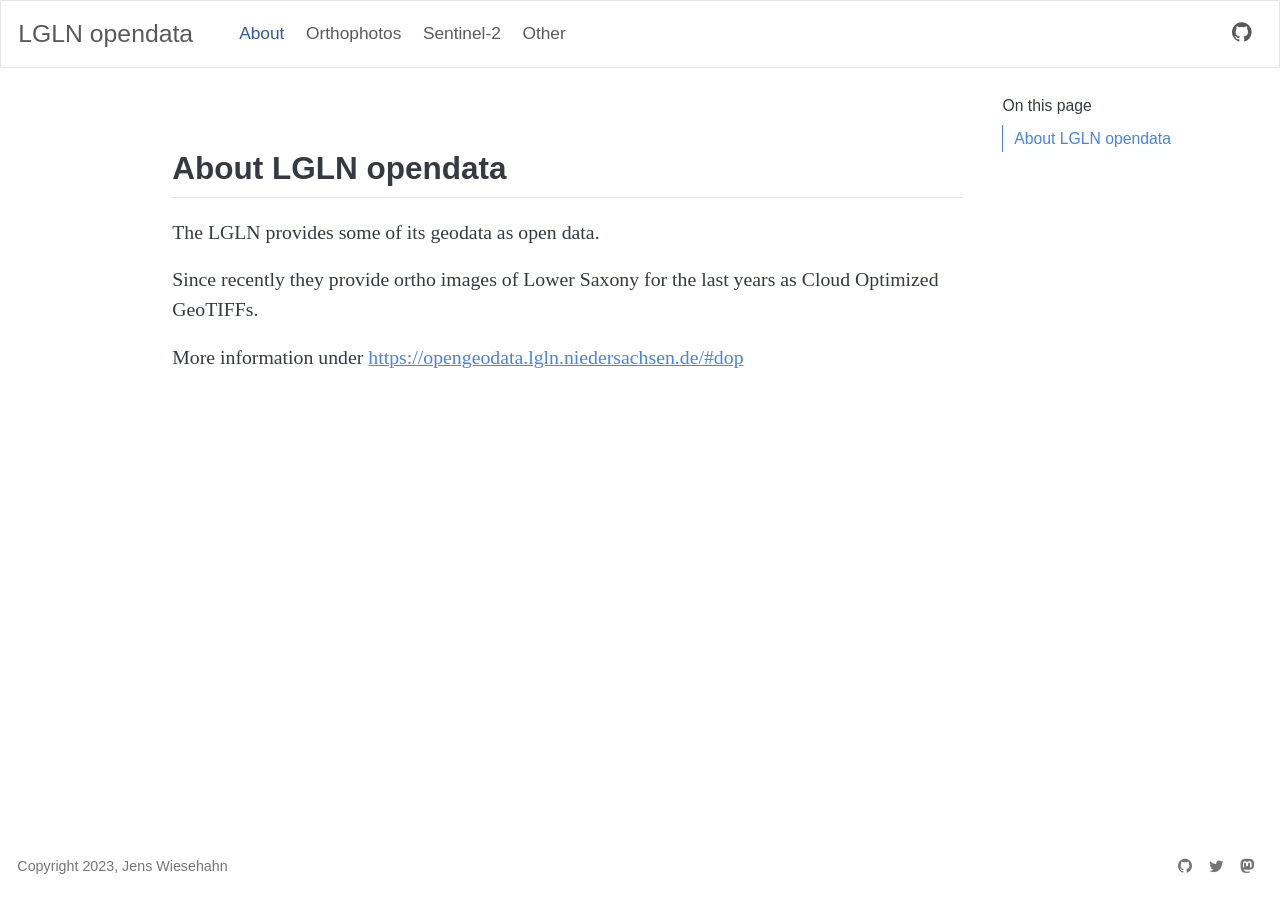
==== docs/index.html @ 7ad9fe81 "add rendered data" ====
<!DOCTYPE html>
<html xmlns="http://www.w3.org/1999/xhtml" lang="en" xml:lang="en"><head>

<meta charset="utf-8">
<meta name="generator" content="quarto-1.2.313">

<meta name="viewport" content="width=device-width, initial-scale=1.0, user-scalable=yes">


<title>LGLN opendata in R</title>
<style>
code{white-space: pre-wrap;}
span.smallcaps{font-variant: small-caps;}
div.columns{display: flex; gap: min(4vw, 1.5em);}
div.column{flex: auto; overflow-x: auto;}
div.hanging-indent{margin-left: 1.5em; text-indent: -1.5em;}
ul.task-list{list-style: none;}
ul.task-list li input[type="checkbox"] {
  width: 0.8em;
  margin: 0 0.8em 0.2em -1.6em;
  vertical-align: middle;
}
</style>


<script src="site_libs/quarto-nav/quarto-nav.js"></script>
<script src="site_libs/quarto-nav/headroom.min.js"></script>
<script src="site_libs/clipboard/clipboard.min.js"></script>
<script src="site_libs/quarto-html/quarto.js"></script>
<script src="site_libs/quarto-html/popper.min.js"></script>
<script src="site_libs/quarto-html/tippy.umd.min.js"></script>
<script src="site_libs/quarto-html/anchor.min.js"></script>
<link href="site_libs/quarto-html/tippy.css" rel="stylesheet">
<link href="site_libs/quarto-html/quarto-syntax-highlighting.css" rel="stylesheet" id="quarto-text-highlighting-styles">
<script src="site_libs/bootstrap/bootstrap.min.js"></script>
<link href="site_libs/bootstrap/bootstrap-icons.css" rel="stylesheet">
<link href="site_libs/bootstrap/bootstrap.min.css" rel="stylesheet" id="quarto-bootstrap" data-mode="light">
<script id="quarto-search-options" type="application/json">{
  "language": {
    "search-no-results-text": "No results",
    "search-matching-documents-text": "matching documents",
    "search-copy-link-title": "Copy link to search",
    "search-hide-matches-text": "Hide additional matches",
    "search-more-match-text": "more match in this document",
    "search-more-matches-text": "more matches in this document",
    "search-clear-button-title": "Clear",
    "search-detached-cancel-button-title": "Cancel",
    "search-submit-button-title": "Submit"
  }
}</script>
<style>html{ scroll-behavior: smooth; }</style>


<link rel="stylesheet" href="style.css">
</head>

<body class="nav-fixed">

<div id="quarto-search-results"></div>
  <header id="quarto-header" class="headroom fixed-top">
    <nav class="navbar navbar-expand-lg navbar-dark ">
      <div class="navbar-container container-fluid">
      <div class="navbar-brand-container">
    <a class="navbar-brand" href="./index.html">
    <span class="navbar-title">LGLN opendata</span>
    </a>
  </div>
          <button class="navbar-toggler" type="button" data-bs-toggle="collapse" data-bs-target="#navbarCollapse" aria-controls="navbarCollapse" aria-expanded="false" aria-label="Toggle navigation" onclick="if (window.quartoToggleHeadroom) { window.quartoToggleHeadroom(); }">
  <span class="navbar-toggler-icon"></span>
</button>
          <div class="collapse navbar-collapse" id="navbarCollapse">
            <ul class="navbar-nav navbar-nav-scroll me-auto">
  <li class="nav-item">
    <a class="nav-link active" href="./index.html" aria-current="page">
 <span class="menu-text">About</span></a>
  </li>  
  <li class="nav-item">
    <a class="nav-link" href="./orthos.html">
 <span class="menu-text">Orthophotos</span></a>
  </li>  
  <li class="nav-item">
    <a class="nav-link" href="./sentinel.html">
 <span class="menu-text">Sentinel-2</span></a>
  </li>  
  <li class="nav-item">
    <a class="nav-link" href="./other.html">
 <span class="menu-text">Other</span></a>
  </li>  
</ul>
            <ul class="navbar-nav navbar-nav-scroll ms-auto">
  <li class="nav-item compact">
    <a class="nav-link" href="https://github.com/wiesehahn/precision-forestry"><i class="bi bi-github" role="img">
</i> 
 <span class="menu-text"></span></a>
  </li>  
</ul>
          </div> <!-- /navcollapse -->
      </div> <!-- /container-fluid -->
    </nav>
</header>
<!-- content -->
<div id="quarto-content" class="quarto-container page-columns page-rows-contents page-layout-article page-navbar">
<!-- sidebar -->
<!-- margin-sidebar -->
    <div id="quarto-margin-sidebar" class="sidebar margin-sidebar">
        <nav id="TOC" role="doc-toc" class="toc-active">
    <h2 id="toc-title">On this page</h2>
   
  <ul>
  <li><a href="#about-lgln-opendata" id="toc-about-lgln-opendata" class="nav-link active" data-scroll-target="#about-lgln-opendata">About LGLN opendata</a></li>
  </ul>
</nav>
    </div>
<!-- main -->
<main class="content" id="quarto-document-content">



<section id="about-lgln-opendata" class="level2">
<h2 class="anchored" data-anchor-id="about-lgln-opendata">About LGLN opendata</h2>
<p>The LGLN provides some of its geodata as open data.</p>
<p>Since recently they provide ortho images of Lower Saxony for the last years as Cloud Optimized GeoTIFFs.</p>
<p>More information under <a href="">https://opengeodata.lgln.niedersachsen.de/#dop</a></p>


</section>

</main> <!-- /main -->
<script id="quarto-html-after-body" type="application/javascript">
window.document.addEventListener("DOMContentLoaded", function (event) {
  const toggleBodyColorMode = (bsSheetEl) => {
    const mode = bsSheetEl.getAttribute("data-mode");
    const bodyEl = window.document.querySelector("body");
    if (mode === "dark") {
      bodyEl.classList.add("quarto-dark");
      bodyEl.classList.remove("quarto-light");
    } else {
      bodyEl.classList.add("quarto-light");
      bodyEl.classList.remove("quarto-dark");
    }
  }
  const toggleBodyColorPrimary = () => {
    const bsSheetEl = window.document.querySelector("link#quarto-bootstrap");
    if (bsSheetEl) {
      toggleBodyColorMode(bsSheetEl);
    }
  }
  toggleBodyColorPrimary();  
  const icon = "";
  const anchorJS = new window.AnchorJS();
  anchorJS.options = {
    placement: 'right',
    icon: icon
  };
  anchorJS.add('.anchored');
  const clipboard = new window.ClipboardJS('.code-copy-button', {
    target: function(trigger) {
      return trigger.previousElementSibling;
    }
  });
  clipboard.on('success', function(e) {
    // button target
    const button = e.trigger;
    // don't keep focus
    button.blur();
    // flash "checked"
    button.classList.add('code-copy-button-checked');
    var currentTitle = button.getAttribute("title");
    button.setAttribute("title", "Copied!");
    let tooltip;
    if (window.bootstrap) {
      button.setAttribute("data-bs-toggle", "tooltip");
      button.setAttribute("data-bs-placement", "left");
      button.setAttribute("data-bs-title", "Copied!");
      tooltip = new bootstrap.Tooltip(button, 
        { trigger: "manual", 
          customClass: "code-copy-button-tooltip",
          offset: [0, -8]});
      tooltip.show();    
    }
    setTimeout(function() {
      if (tooltip) {
        tooltip.hide();
        button.removeAttribute("data-bs-title");
        button.removeAttribute("data-bs-toggle");
        button.removeAttribute("data-bs-placement");
      }
      button.setAttribute("title", currentTitle);
      button.classList.remove('code-copy-button-checked');
    }, 1000);
    // clear code selection
    e.clearSelection();
  });
  function tippyHover(el, contentFn) {
    const config = {
      allowHTML: true,
      content: contentFn,
      maxWidth: 500,
      delay: 100,
      arrow: false,
      appendTo: function(el) {
          return el.parentElement;
      },
      interactive: true,
      interactiveBorder: 10,
      theme: 'quarto',
      placement: 'bottom-start'
    };
    window.tippy(el, config); 
  }
  const noterefs = window.document.querySelectorAll('a[role="doc-noteref"]');
  for (var i=0; i<noterefs.length; i++) {
    const ref = noterefs[i];
    tippyHover(ref, function() {
      // use id or data attribute instead here
      let href = ref.getAttribute('data-footnote-href') || ref.getAttribute('href');
      try { href = new URL(href).hash; } catch {}
      const id = href.replace(/^#\/?/, "");
      const note = window.document.getElementById(id);
      return note.innerHTML;
    });
  }
  const findCites = (el) => {
    const parentEl = el.parentElement;
    if (parentEl) {
      const cites = parentEl.dataset.cites;
      if (cites) {
        return {
          el,
          cites: cites.split(' ')
        };
      } else {
        return findCites(el.parentElement)
      }
    } else {
      return undefined;
    }
  };
  var bibliorefs = window.document.querySelectorAll('a[role="doc-biblioref"]');
  for (var i=0; i<bibliorefs.length; i++) {
    const ref = bibliorefs[i];
    const citeInfo = findCites(ref);
    if (citeInfo) {
      tippyHover(citeInfo.el, function() {
        var popup = window.document.createElement('div');
        citeInfo.cites.forEach(function(cite) {
          var citeDiv = window.document.createElement('div');
          citeDiv.classList.add('hanging-indent');
          citeDiv.classList.add('csl-entry');
          var biblioDiv = window.document.getElementById('ref-' + cite);
          if (biblioDiv) {
            citeDiv.innerHTML = biblioDiv.innerHTML;
          }
          popup.appendChild(citeDiv);
        });
        return popup.innerHTML;
      });
    }
  }
});
</script>
</div> <!-- /content -->
<footer class="footer">
  <div class="nav-footer">
    <div class="nav-footer-left">Copyright 2023, Jens Wiesehahn</div>   
    <div class="nav-footer-right">
      <ul class="footer-items list-unstyled">
    <li class="nav-item compact">
    <a class="nav-link" href="https://github.com/wiesehahn">
      <i class="bi bi-github" role="img">
</i> 
    </a>
  </li>  
    <li class="nav-item compact">
    <a class="nav-link" href="https://twitter.com/JensWiesehahn">
      <i class="bi bi-twitter" role="img">
</i> 
    </a>
  </li>  
    <li class="nav-item compact">
    <a class="nav-link" href="https://fosstodon.org/@JensWiesehahn">
      <i class="bi bi-mastodon" role="img">
</i> 
    </a>
  </li>  
</ul>
    </div>
  </div>
</footer>



<script src="site_libs/quarto-html/zenscroll-min.js"></script>
</body></html>
---- docs/site_libs/quarto-html/tippy.css ----
.tippy-box[data-animation=fade][data-state=hidden]{opacity:0}[data-tippy-root]{max-width:calc(100vw - 10px)}.tippy-box{position:relative;background-color:#333;color:#fff;border-radius:4px;font-size:14px;line-height:1.4;white-space:normal;outline:0;transition-property:transform,visibility,opacity}.tippy-box[data-placement^=top]>.tippy-arrow{bottom:0}.tippy-box[data-placement^=top]>.tippy-arrow:before{bottom:-7px;left:0;border-width:8px 8px 0;border-top-color:initial;transform-origin:center top}.tippy-box[data-placement^=bottom]>.tippy-arrow{top:0}.tippy-box[data-placement^=bottom]>.tippy-arrow:before{top:-7px;left:0;border-width:0 8px 8px;border-bottom-color:initial;transform-origin:center bottom}.tippy-box[data-placement^=left]>.tippy-arrow{right:0}.tippy-box[data-placement^=left]>.tippy-arrow:before{border-width:8px 0 8px 8px;border-left-color:initial;right:-7px;transform-origin:center left}.tippy-box[data-placement^=right]>.tippy-arrow{left:0}.tippy-box[data-placement^=right]>.tippy-arrow:before{left:-7px;border-width:8px 8px 8px 0;border-right-color:initial;transform-origin:center right}.tippy-box[data-inertia][data-state=visible]{transition-timing-function:cubic-bezier(.54,1.5,.38,1.11)}.tippy-arrow{width:16px;height:16px;color:#333}.tippy-arrow:before{content:"";position:absolute;border-color:transparent;border-style:solid}.tippy-content{position:relative;padding:5px 9px;z-index:1}
---- docs/site_libs/quarto-html/quarto-syntax-highlighting.css ----
/* quarto syntax highlight colors */
:root {
  --quarto-hl-ot-color: #003B4F;
  --quarto-hl-at-color: #657422;
  --quarto-hl-ss-color: #20794D;
  --quarto-hl-an-color: #5E5E5E;
  --quarto-hl-fu-color: #4758AB;
  --quarto-hl-st-color: #20794D;
  --quarto-hl-cf-color: #003B4F;
  --quarto-hl-op-color: #5E5E5E;
  --quarto-hl-er-color: #AD0000;
  --quarto-hl-bn-color: #AD0000;
  --quarto-hl-al-color: #AD0000;
  --quarto-hl-va-color: #111111;
  --quarto-hl-bu-color: inherit;
  --quarto-hl-ex-color: inherit;
  --quarto-hl-pp-color: #AD0000;
  --quarto-hl-in-color: #5E5E5E;
  --quarto-hl-vs-color: #20794D;
  --quarto-hl-wa-color: #5E5E5E;
  --quarto-hl-do-color: #5E5E5E;
  --quarto-hl-im-color: #00769E;
  --quarto-hl-ch-color: #20794D;
  --quarto-hl-dt-color: #AD0000;
  --quarto-hl-fl-color: #AD0000;
  --quarto-hl-co-color: #5E5E5E;
  --quarto-hl-cv-color: #5E5E5E;
  --quarto-hl-cn-color: #8f5902;
  --quarto-hl-sc-color: #5E5E5E;
  --quarto-hl-dv-color: #AD0000;
  --quarto-hl-kw-color: #003B4F;
}

/* other quarto variables */
:root {
  --quarto-font-monospace: SFMono-Regular, Menlo, Monaco, Consolas, "Liberation Mono", "Courier New", monospace;
}

pre > code.sourceCode > span {
  color: #003B4F;
}

code span {
  color: #003B4F;
}

code.sourceCode > span {
  color: #003B4F;
}

div.sourceCode,
div.sourceCode pre.sourceCode {
  color: #003B4F;
}

code span.ot {
  color: #003B4F;
}

code span.at {
  color: #657422;
}

code span.ss {
  color: #20794D;
}

code span.an {
  color: #5E5E5E;
}

code span.fu {
  color: #4758AB;
}

code span.st {
  color: #20794D;
}

code span.cf {
  color: #003B4F;
}

code span.op {
  color: #5E5E5E;
}

code span.er {
  color: #AD0000;
}

code span.bn {
  color: #AD0000;
}

code span.al {
  color: #AD0000;
}

code span.va {
  color: #111111;
}

code span.pp {
  color: #AD0000;
}

code span.in {
  color: #5E5E5E;
}

code span.vs {
  color: #20794D;
}

code span.wa {
  color: #5E5E5E;
  font-style: italic;
}

code span.do {
  color: #5E5E5E;
  font-style: italic;
}

code span.im {
  color: #00769E;
}

code span.ch {
  color: #20794D;
}

code span.dt {
  color: #AD0000;
}

code span.fl {
  color: #AD0000;
}

code span.co {
  color: #5E5E5E;
}

code span.cv {
  color: #5E5E5E;
  font-style: italic;
}

code span.cn {
  color: #8f5902;
}

code span.sc {
  color: #5E5E5E;
}

code span.dv {
  color: #AD0000;
}

code span.kw {
  color: #003B4F;
}

.prevent-inlining {
  content: "</";
}

/*# sourceMappingURL=debc5d5d77c3f9108843748ff7464032.css.map */
---- docs/style.css ----
h1, .h1 {
    margin-top: 35px;
    margin-bottom: 15px;
}

h2, .h2, h3, .h3 , h4, .h4 {
    margin-top: 48px;
    margin-bottom: 20px;
}

p.caption {
  font-size: 0.8em;
  font-style: italic;
  color: grey;
  margin-top: 10px;
  margin-bottom: 20px;
  margin-right: 5%;
  margin-left: 5%; 
}
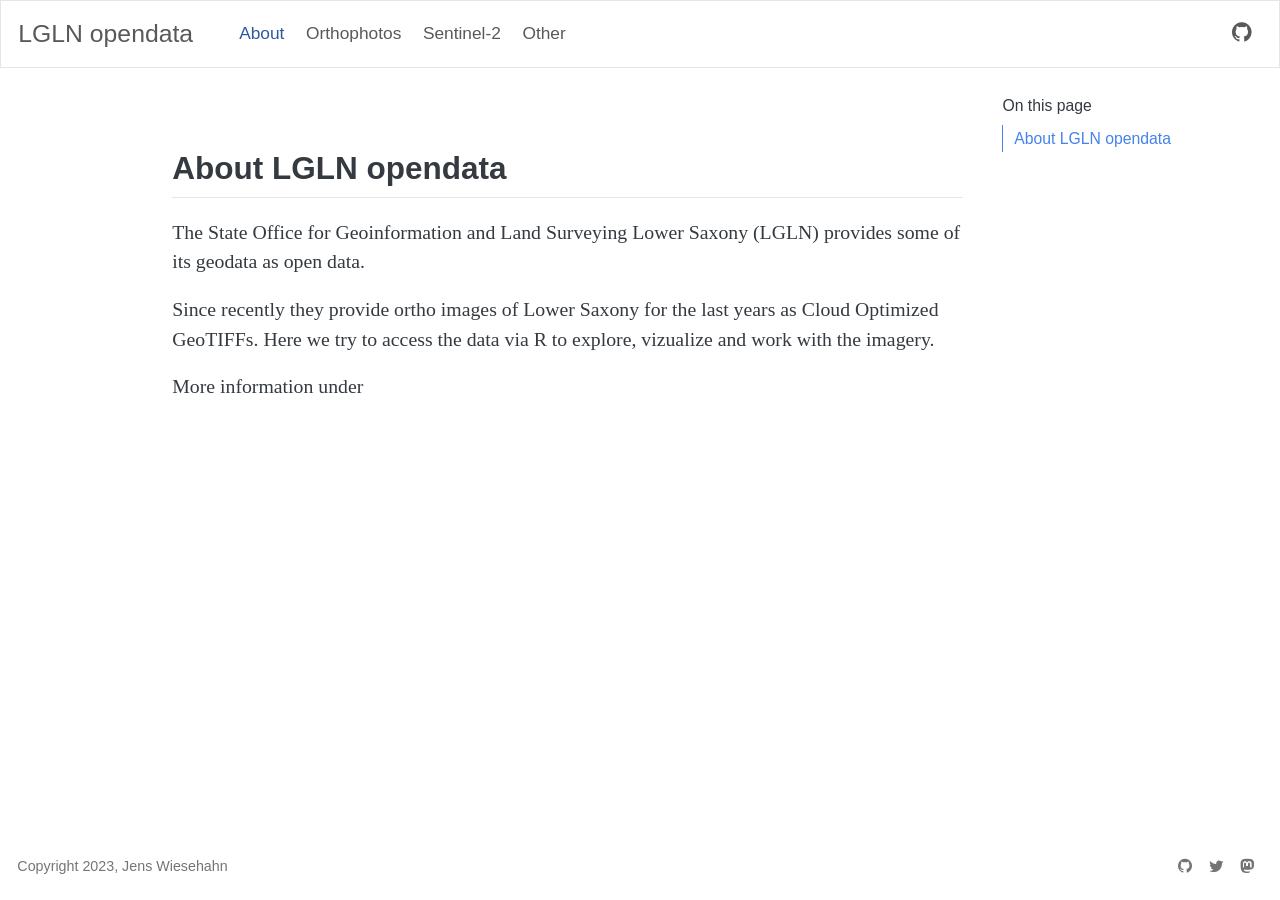
==== commit 73412921: "minor update" ====
--- a/docs/index.html
+++ b/docs/index.html
@@ -118,9 +118,9 @@
 
 <section id="about-lgln-opendata" class="level2">
 <h2 class="anchored" data-anchor-id="about-lgln-opendata">About LGLN opendata</h2>
-<p>The LGLN provides some of its geodata as open data.</p>
-<p>Since recently they provide ortho images of Lower Saxony for the last years as Cloud Optimized GeoTIFFs.</p>
-<p>More information under <a href="">https://opengeodata.lgln.niedersachsen.de/#dop</a></p>
+<p>The State Office for Geoinformation and Land Surveying Lower Saxony (LGLN) provides some of its geodata as open data.</p>
+<p>Since recently they provide ortho images of Lower Saxony for the last years as Cloud Optimized GeoTIFFs. Here we try to access the data via R to explore, vizualize and work with the imagery.</p>
+<p>More information under <a href="https://opengeodata.lgln.niedersachsen.de/#dop"></a></p>
 
 
 </section>
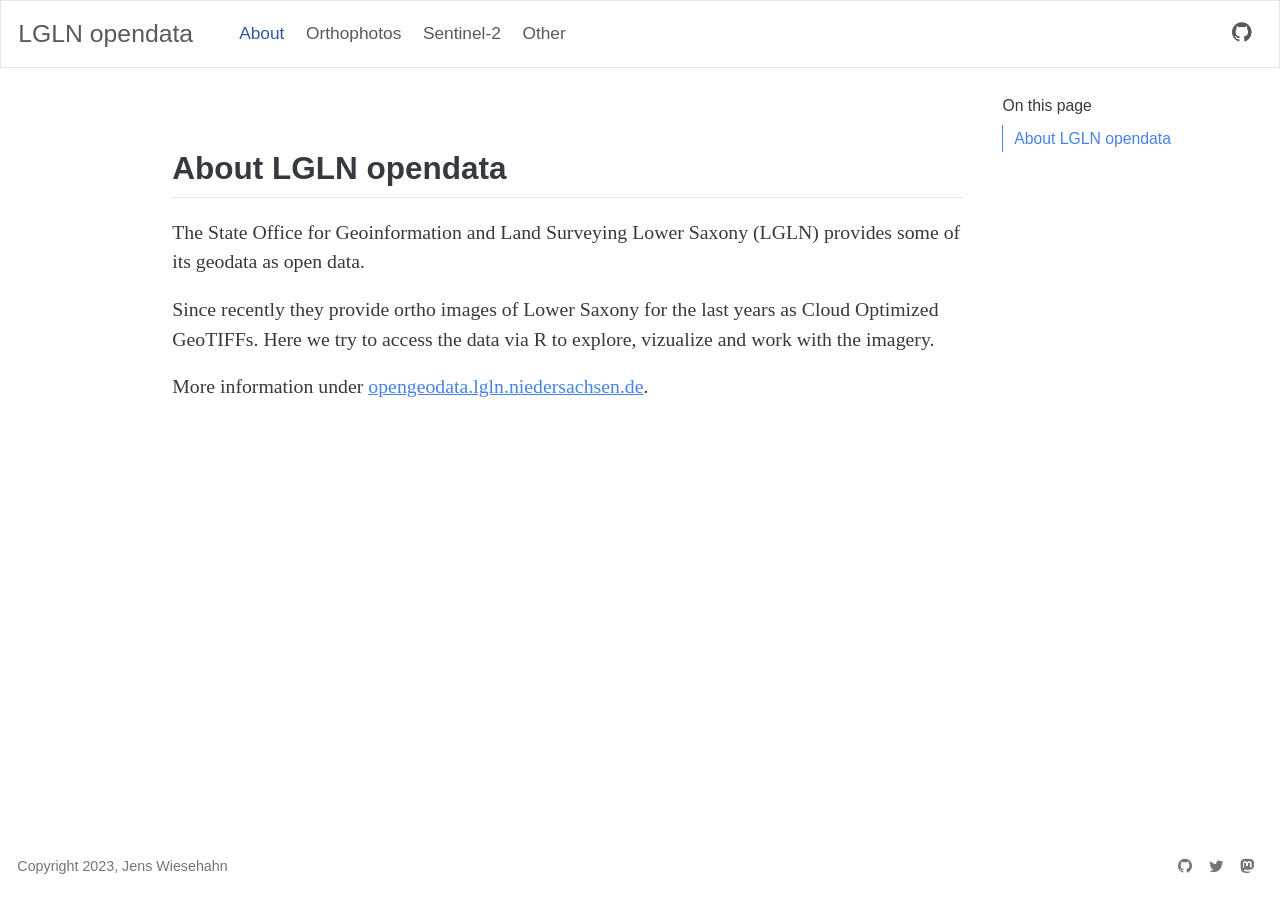
==== commit aa2d08c5: "update" ====
--- a/docs/index.html
+++ b/docs/index.html
@@ -89,7 +89,7 @@
 </ul>
             <ul class="navbar-nav navbar-nav-scroll ms-auto">
   <li class="nav-item compact">
-    <a class="nav-link" href="https://github.com/wiesehahn/precision-forestry"><i class="bi bi-github" role="img">
+    <a class="nav-link" href="https://github.com/wiesehahn/lgln_opendata_r"><i class="bi bi-github" role="img">
 </i> 
  <span class="menu-text"></span></a>
   </li>  
@@ -120,7 +120,7 @@
 <h2 class="anchored" data-anchor-id="about-lgln-opendata">About LGLN opendata</h2>
 <p>The State Office for Geoinformation and Land Surveying Lower Saxony (LGLN) provides some of its geodata as open data.</p>
 <p>Since recently they provide ortho images of Lower Saxony for the last years as Cloud Optimized GeoTIFFs. Here we try to access the data via R to explore, vizualize and work with the imagery.</p>
-<p>More information under <a href="https://opengeodata.lgln.niedersachsen.de/#dop"></a></p>
+<p>More information under <a href="https://opengeodata.lgln.niedersachsen.de/#dop">opengeodata.lgln.niedersachsen.de</a>.</p>
 
 
 </section>
